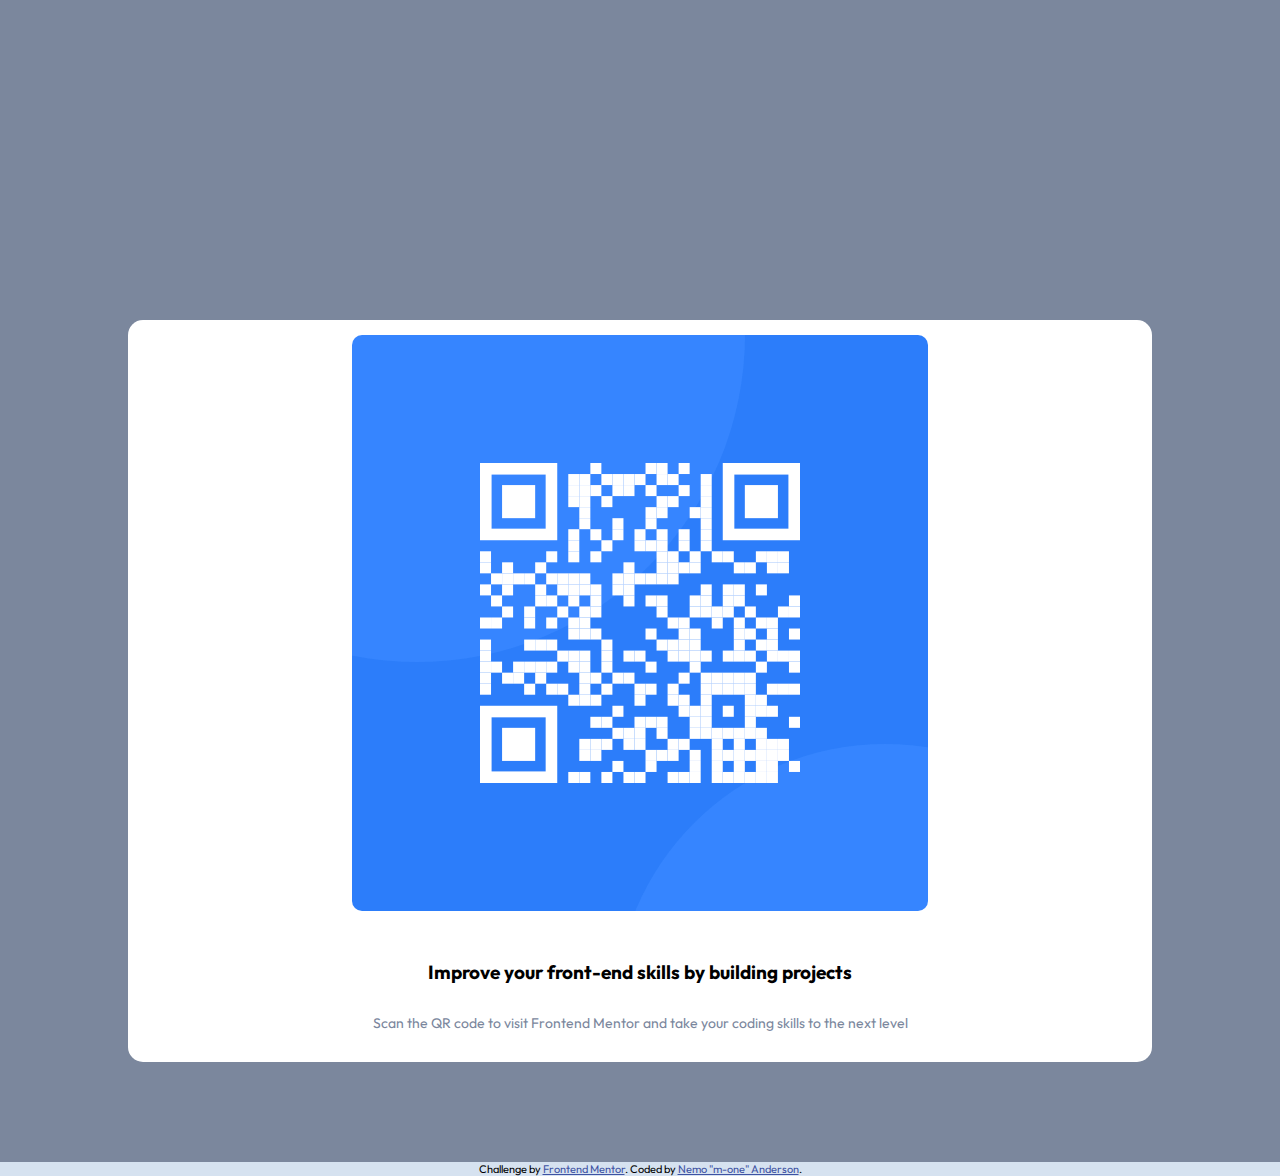
==== index.html @ 62f7e38b "Finishing touches for mobile" ====
<!DOCTYPE html>
<html lang="en">
  <head>
    <meta charset="UTF-8" />
    <meta name="viewport" content="width=device-width, initial-scale=1.0" />
    <!-- displays site properly based on user's device -->

    <link
      rel="icon"
      type="image/png"
      sizes="32x32"
      href="./images/favicon-32x32.png"
    />
    <link rel="stylesheet" href="styles.css" />

    <title>Frontend Mentor | QR code component</title>
  </head>
  <body>
    <main class="container">
      <div class="card">
        <img class="img" src="/images/image-qr-code.png" alt="qr code" />
        <div class="card-text">
          <h1>Improve your front-end skills by building projects</h1>
          <p>
            Scan the QR code to visit Frontend Mentor and take your coding
            skills to the next level
          </p>
        </div>
      </div>
    </main>
    <footer>
      <div class="attribution">
        Challenge by
        <a href="https://www.frontendmentor.io?ref=challenge" target="_blank"
          >Frontend Mentor</a
        >. Coded by <a href="#">Nemo "m-one" Anderson</a>.
      </div>
    </footer>
  </body>
</html>
---- styles.css ----
/* The designs were created to the following widths: - Mobile: 375px - Desktop: 1440px */

@import url('https://fonts.googleapis.com/css2?family=Outfit:wght@400;700&display=swap');

:root {
--White: hsl(0, 0%, 100%); 
--Light-gray: hsl(212, 45%, 89%); --Grayish-blue: hsl(220, 15%, 55%); 
--Dark-blue: hsl(218, 44%, 22%);
}

* {
  margin: 0;
  padding: 0;
}

body {
  font-family: 'Outfit', sans-serif;
  font-size: 14px;
  background-color: var(--Grayish-blue);
}

h1 {
  font-size: 19px;
}

p {
  color: var(--Grayish-blue);
}

footer {
  margin-top: 100px;
  background-color: var(--Light-gray);
}

.container {
  background-color: var(--White);
  border-radius: 15px;
  width: 80vw;
  margin: auto;
  margin-top: 25%;
  text-align: center;
}
/*
.card {
  border: green solid 4px;
  width: 85%;
  margin: auto;
}
*/

.img {
  max-width: 85%;
  margin: auto;
  padding: 15px;
  border-radius: 25px;
}

.card-text, h1, p {
  padding: 15px 0;
  margin: 0 29px;
}

.attribution {
  font-size: 11px;
  text-align: center;
}

.attribution a {
  color: hsl(228, 45%, 44%);
}
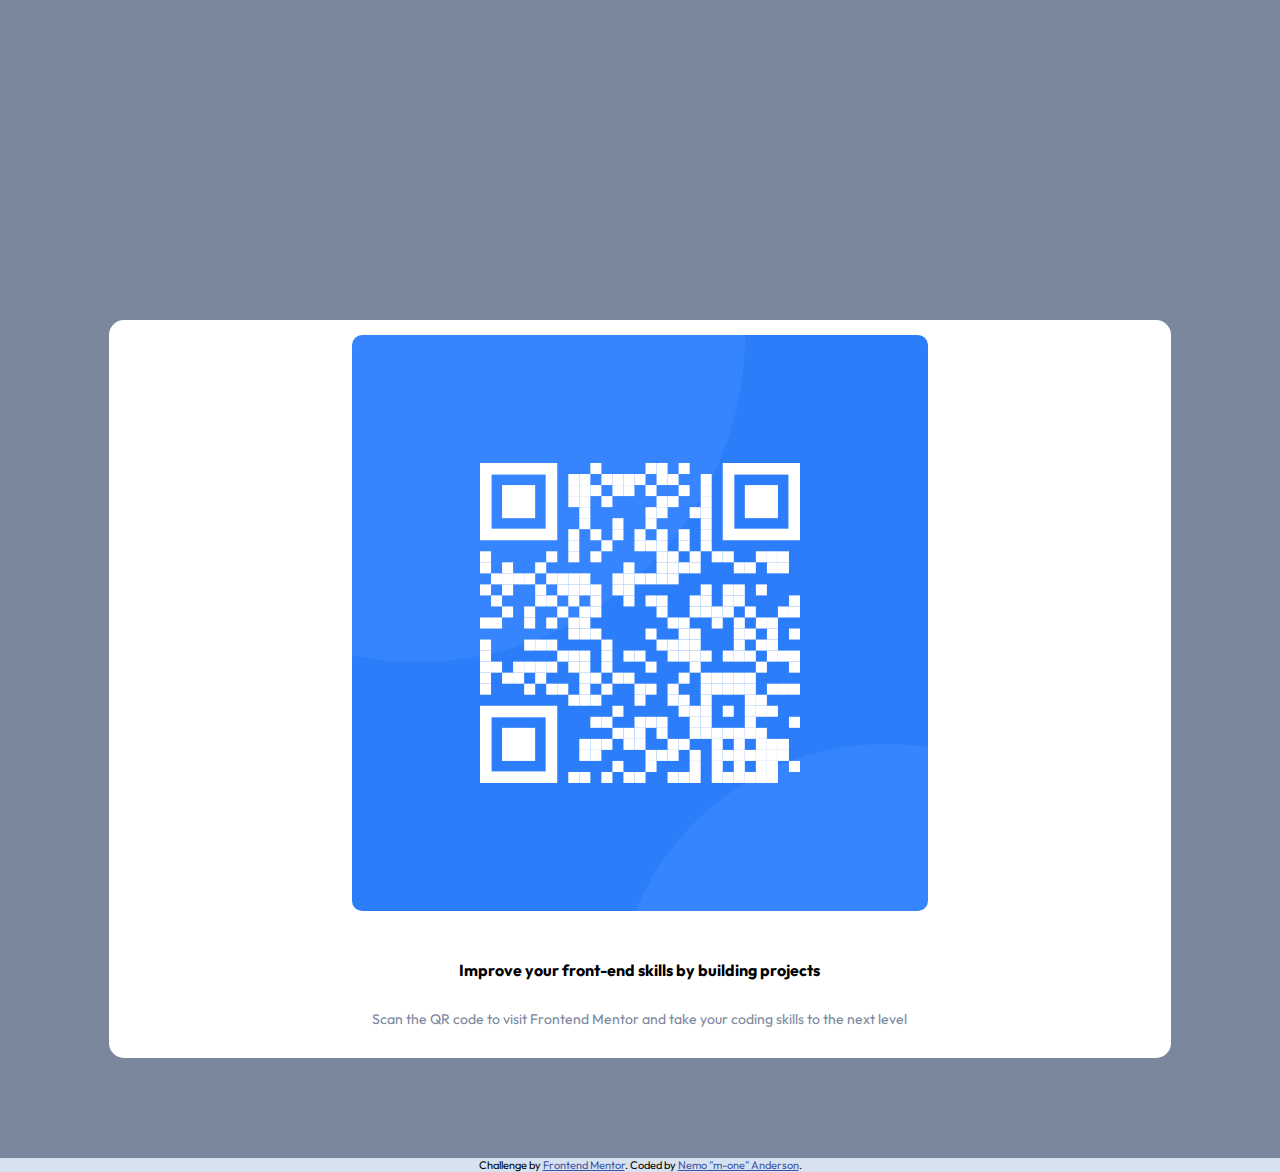
==== commit c2e4a4b1: "New Commit" ====
--- a/index.html
+++ b/index.html
@@ -18,7 +18,7 @@
   <body>
     <main class="container">
       <div class="card">
-        <img class="img" src="/images/image-qr-code.png" alt="qr code" />
+        <img class="img" src="/assets/images/image-qr-code.png" alt="qr code" />
         <div class="card-text">
           <h1>Improve your front-end skills by building projects</h1>
           <p>
--- a/styles.css
+++ b/styles.css
@@ -11,6 +11,7 @@
 * {
   margin: 0;
   padding: 0;
+  box-sizing: border-box;
 }
 
 body {
@@ -20,7 +21,7 @@
 }
 
 h1 {
-  font-size: 19px;
+  font-size: 16px;
 }
 
 p {
@@ -35,21 +36,14 @@
 .container {
   background-color: var(--White);
   border-radius: 15px;
-  width: 80vw;
+  width: 83vw;
   margin: auto;
   margin-top: 25%;
   text-align: center;
 }
-/*
-.card {
-  border: green solid 4px;
-  width: 85%;
-  margin: auto;
-}
-*/
 
 .img {
-  max-width: 85%;
+  max-width: 100%;
   margin: auto;
   padding: 15px;
   border-radius: 25px;
@@ -57,7 +51,7 @@
 
 .card-text, h1, p {
   padding: 15px 0;
-  margin: 0 29px;
+  margin: 0 23px;
 }
 
 .attribution {
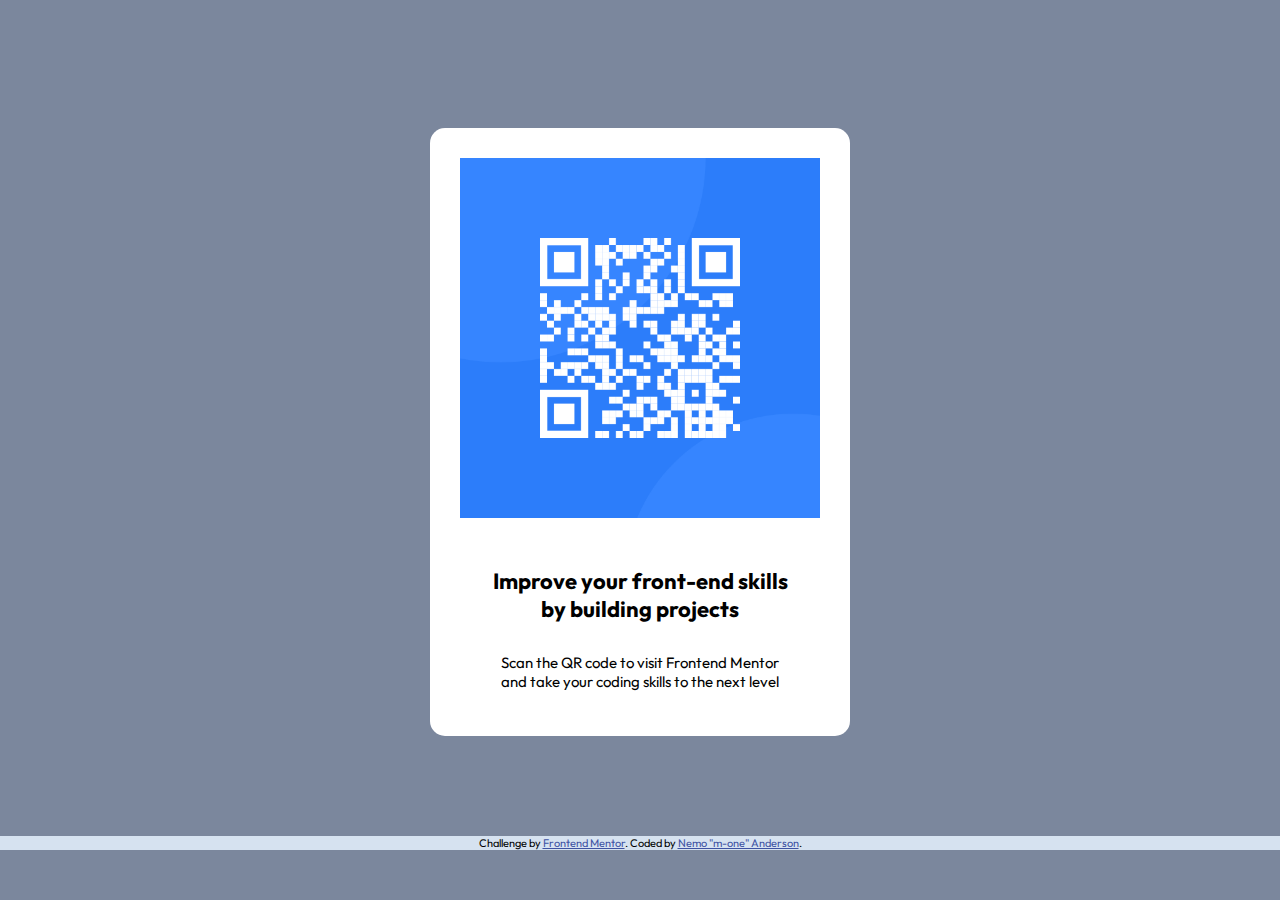
==== commit 42d5958e: "Trying to figure out the problem with images." ====
--- a/index.html
+++ b/index.html
@@ -18,7 +18,7 @@
   <body>
     <main class="container">
       <div class="card">
-        <img class="img" src="/assets/images/image-qr-code.png" alt="qr code" />
+        <img class="img" src="/images/image-qr-code.png" alt="qr code" />
         <div class="card-text">
           <h1>Improve your front-end skills by building projects</h1>
           <p>
--- a/styles.css
+++ b/styles.css
@@ -3,9 +3,10 @@
 @import url('https://fonts.googleapis.com/css2?family=Outfit:wght@400;700&display=swap');
 
 :root {
---White: hsl(0, 0%, 100%); 
---Light-gray: hsl(212, 45%, 89%); --Grayish-blue: hsl(220, 15%, 55%); 
---Dark-blue: hsl(218, 44%, 22%);
+  --White: hsl(0, 0%, 100%);
+  --Light-gray: hsl(212, 45%, 89%);
+  --Grayish-blue: hsl(220, 15%, 55%);
+  --Dark-blue: hsl(218, 44%, 22%);
 }
 
 * {
@@ -49,7 +50,9 @@
   border-radius: 25px;
 }
 
-.card-text, h1, p {
+.card-text,
+h1,
+p {
   padding: 15px 0;
   margin: 0 23px;
 }
@@ -61,4 +64,37 @@
 
 .attribution a {
   color: hsl(228, 45%, 44%);
+}
+
+@media (min-width: 720px) {
+  .container {
+    max-width: 420px;
+    background-color: var(--White);
+    border-radius: 15px;
+    width: 83vw;
+    margin: auto;
+    margin-top: 10%;
+    margin-bottom: 10px;
+    text-align: center;
+    display: flex;
+    flex-direction:
+      column;
+    padding: 15px;
+  }
+
+  .img {
+    max-width: 100%;
+    border-radius: 10px;
+  }
+
+
+  .card-text p {
+    font-size: 15px;
+    color: var(--grayish-blue);
+  }
+
+  .card-text h1 {
+    font-size: 22px;
+    color: var(--dark-blue);
+  }
 }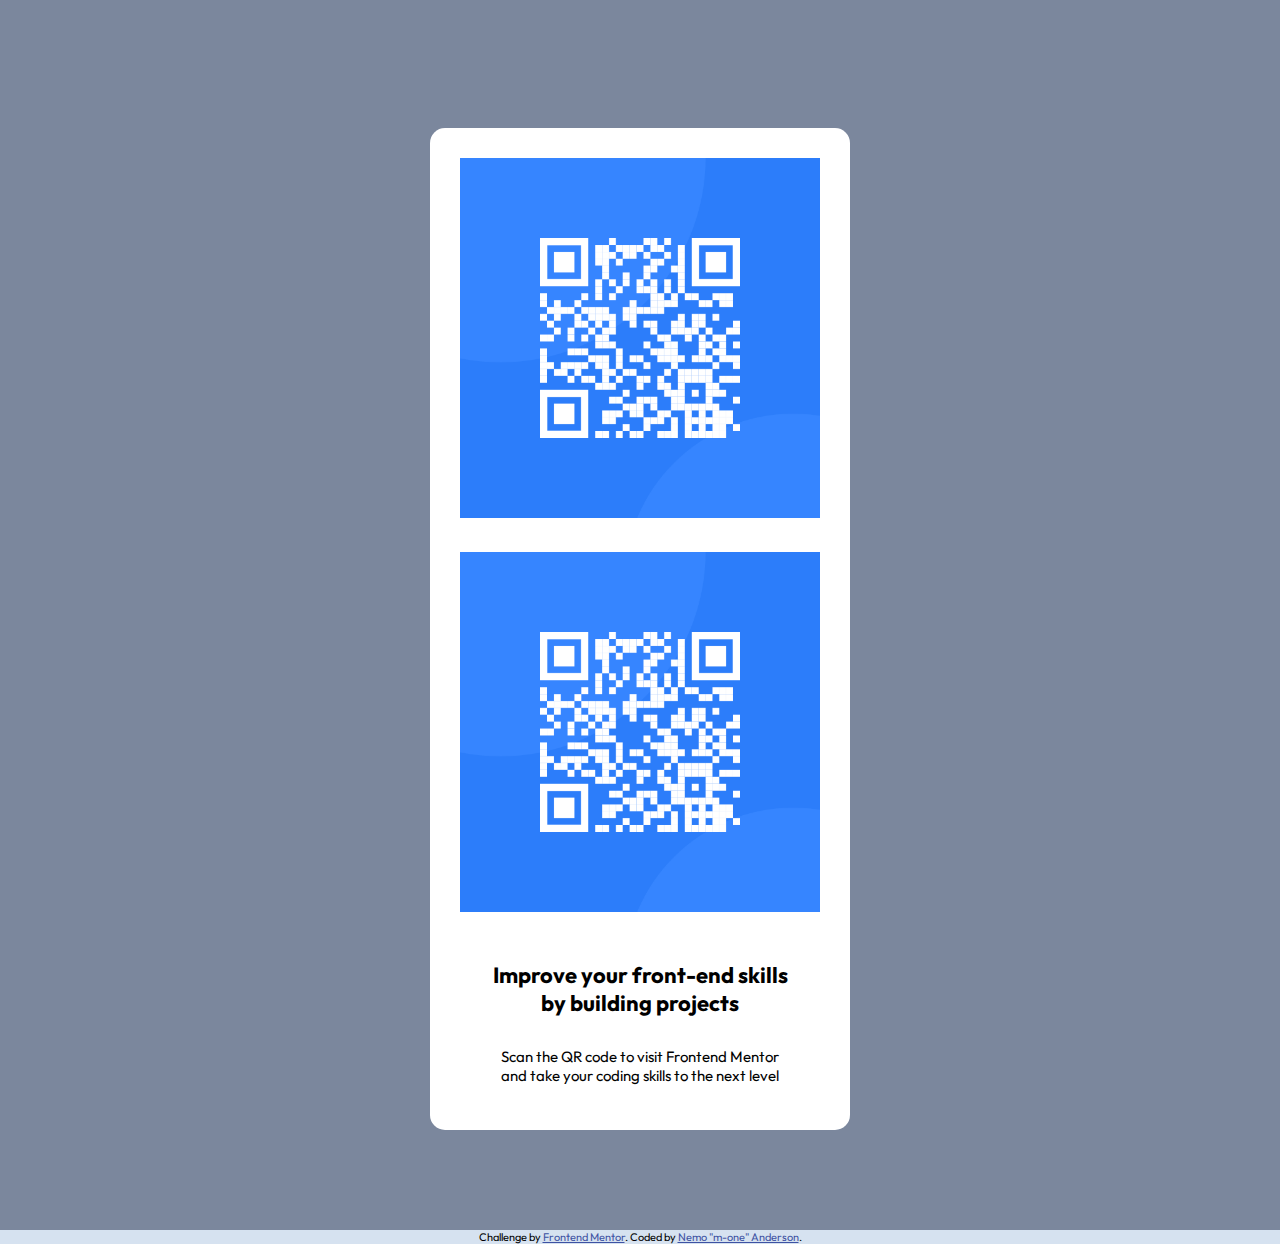
==== commit 47c8b745: "test" ====
--- a/index.html
+++ b/index.html
@@ -18,6 +18,7 @@
   <body>
     <main class="container">
       <div class="card">
+        <img src="./images/image-qr-code.png" alt="" class="img">
         <img class="img" src="/images/image-qr-code.png" alt="qr code" />
         <div class="card-text">
           <h1>Improve your front-end skills by building projects</h1>
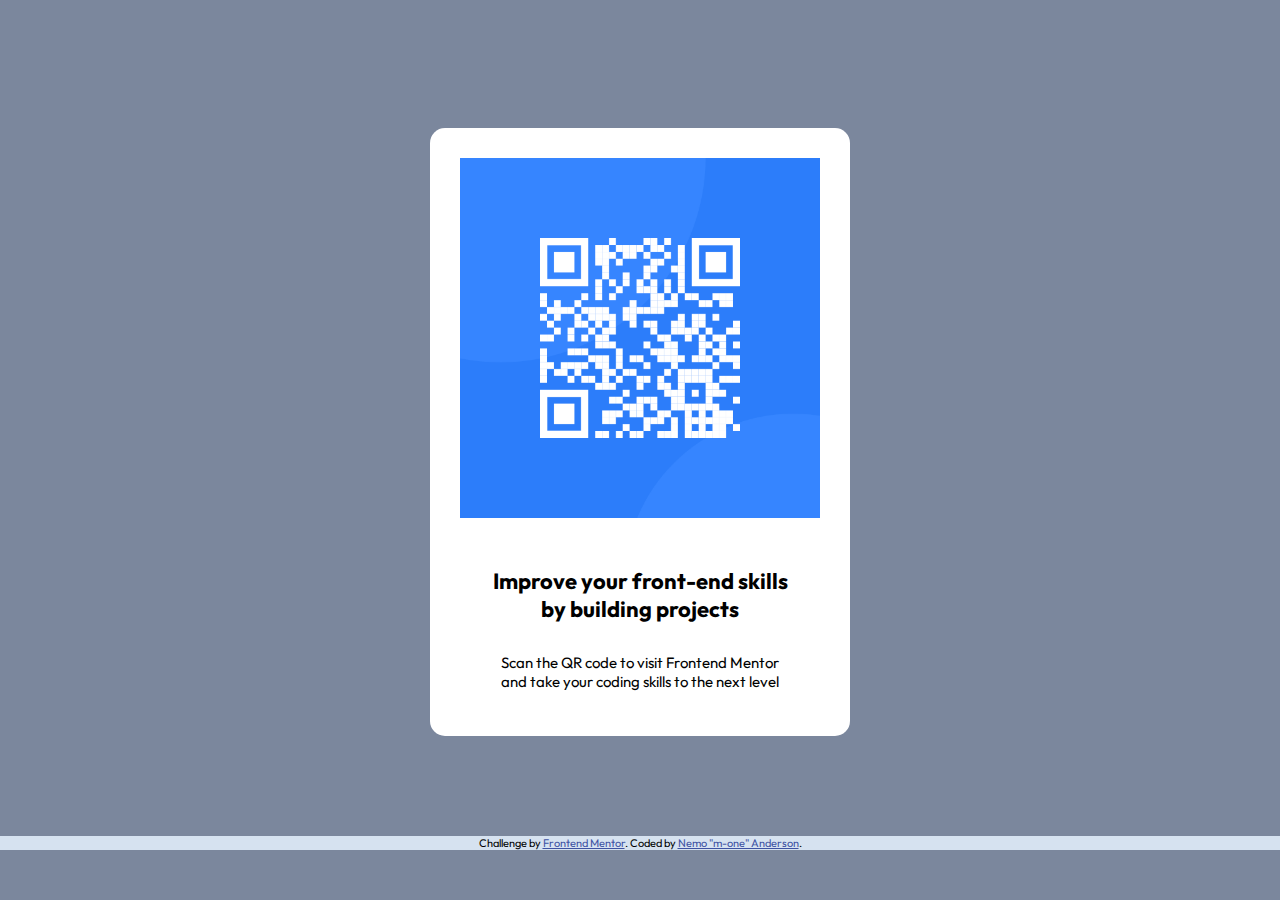
==== commit 4ac39429: "Fixed image" ====
--- a/index.html
+++ b/index.html
@@ -18,8 +18,7 @@
   <body>
     <main class="container">
       <div class="card">
-        <img src="./images/image-qr-code.png" alt="" class="img">
-        <img class="img" src="/images/image-qr-code.png" alt="qr code" />
+        <img src="./images/image-qr-code.png" alt="qr" class="img">
         <div class="card-text">
           <h1>Improve your front-end skills by building projects</h1>
           <p>
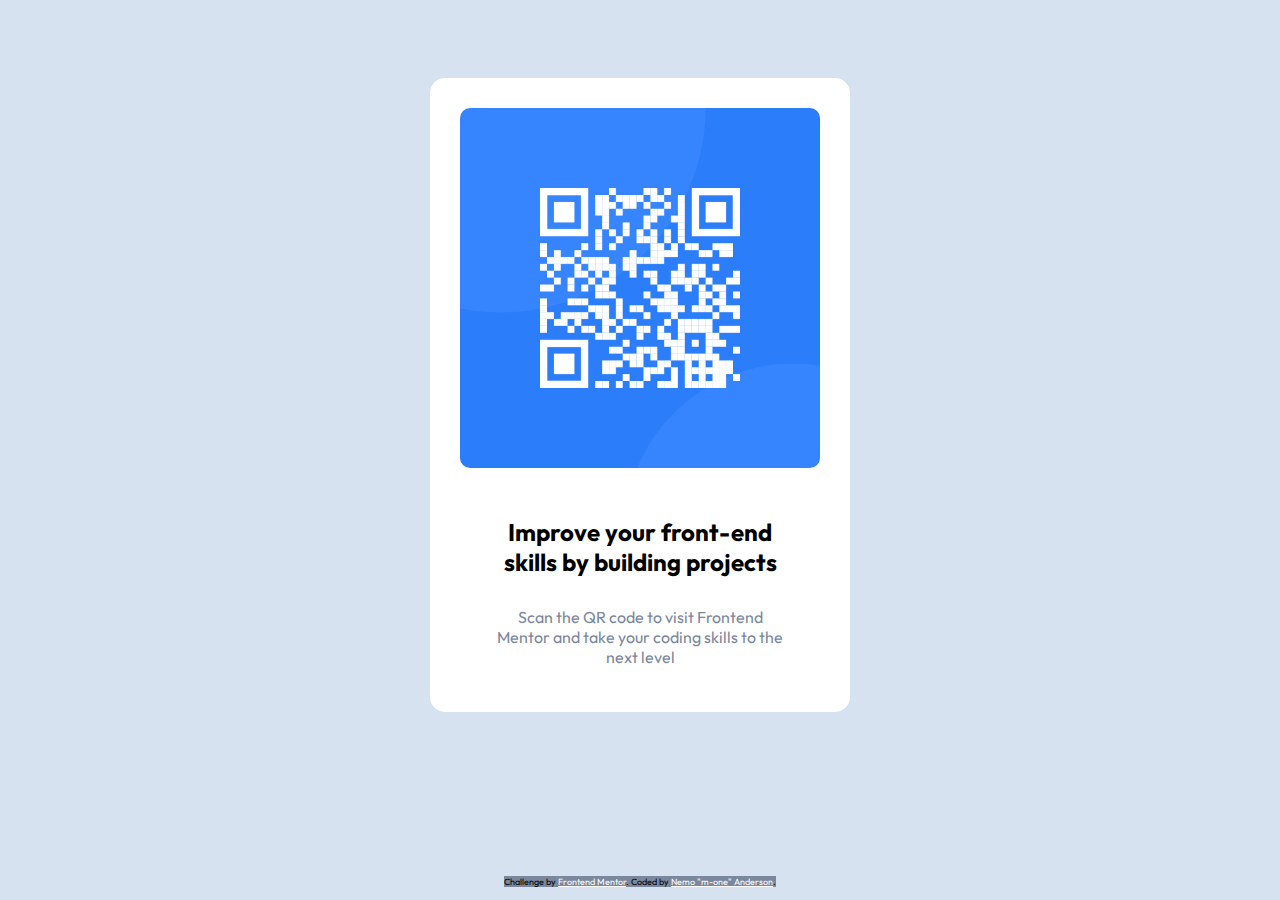
==== commit 8ded663e: "updated alt, readme, & font, removed some code" ====
--- a/index.html
+++ b/index.html
@@ -11,6 +11,12 @@
       sizes="32x32"
       href="./images/favicon-32x32.png"
     />
+    <link rel="preconnect" href="https://fonts.googleapis.com" />
+    <link rel="preconnect" href="https://fonts.gstatic.com" crossorigin />
+    <link
+      href="https://fonts.googleapis.com/css2?family=Outfit:wght@400;700&display=swap"
+      rel="stylesheet"
+    />
     <link rel="stylesheet" href="styles.css" />
 
     <title>Frontend Mentor | QR code component</title>
@@ -18,7 +24,11 @@
   <body>
     <main class="container">
       <div class="card">
-        <img src="./images/image-qr-code.png" alt="qr" class="img">
+        <img
+          src="./images/image-qr-code.png"
+          alt="qr code - Frontend Mentor"
+          class="img"
+        />
         <div class="card-text">
           <h1>Improve your front-end skills by building projects</h1>
           <p>
--- a/styles.css
+++ b/styles.css
@@ -1,12 +1,11 @@
 /* The designs were created to the following widths: - Mobile: 375px - Desktop: 1440px */
-
-@import url('https://fonts.googleapis.com/css2?family=Outfit:wght@400;700&display=swap');
+/* Font: Outfit Weights: 400, 700  removed import, added it to head of HTML */
 
 :root {
   --White: hsl(0, 0%, 100%);
   --Light-gray: hsl(212, 45%, 89%);
   --Grayish-blue: hsl(220, 15%, 55%);
-  --Dark-blue: hsl(218, 44%, 22%);
+  --Dark-blue: hsl(218, 45%, 22%);
 }
 
 * {
@@ -15,32 +14,33 @@
   box-sizing: border-box;
 }
 
+/* added text-align:center; */
 body {
+  display: flex;
+  flex-direction: column;
+  justify-content: center;
+  align-items: center;
+  text-align: center;
+  min-height: 100vh;
   font-family: 'Outfit', sans-serif;
-  font-size: 14px;
-  background-color: var(--Grayish-blue);
+  font-size: 1rem;
+  background-color: var(--Light-gray);
 }
 
 h1 {
-  font-size: 16px;
+  font-size: 1.5rem;
 }
 
 p {
   color: var(--Grayish-blue);
 }
 
-footer {
-  margin-top: 100px;
-  background-color: var(--Light-gray);
-}
+/* Card */ /* removed width: 83vw; & margin-top: 25%; change margin from auto to 4rem text-align: center; interited in body*/
 
 .container {
   background-color: var(--White);
   border-radius: 15px;
-  width: 83vw;
-  margin: auto;
-  margin-top: 25%;
-  text-align: center;
+  margin: 4rem;
 }
 
 .img {
@@ -57,44 +57,28 @@
   margin: 0 23px;
 }
 
+/* Footer */
+
+footer {
+  margin-top: 100px;
+  background-color: var(--Grayish-blue);
+}
+
 .attribution {
-  font-size: 11px;
+  font-size: 9px;
   text-align: center;
 }
 
 .attribution a {
-  color: hsl(228, 45%, 44%);
+  color: white;
 }
+
+/* Desktop - remove code already existing as suggested. Figure a way to not use media quary at all for 2.0. */
 
 @media (min-width: 720px) {
   .container {
     max-width: 420px;
-    background-color: var(--White);
-    border-radius: 15px;
-    width: 83vw;
-    margin: auto;
-    margin-top: 10%;
-    margin-bottom: 10px;
-    text-align: center;
-    display: flex;
-    flex-direction:
-      column;
     padding: 15px;
   }
 
-  .img {
-    max-width: 100%;
-    border-radius: 10px;
-  }
-
-
-  .card-text p {
-    font-size: 15px;
-    color: var(--grayish-blue);
-  }
-
-  .card-text h1 {
-    font-size: 22px;
-    color: var(--dark-blue);
-  }
-}+}
